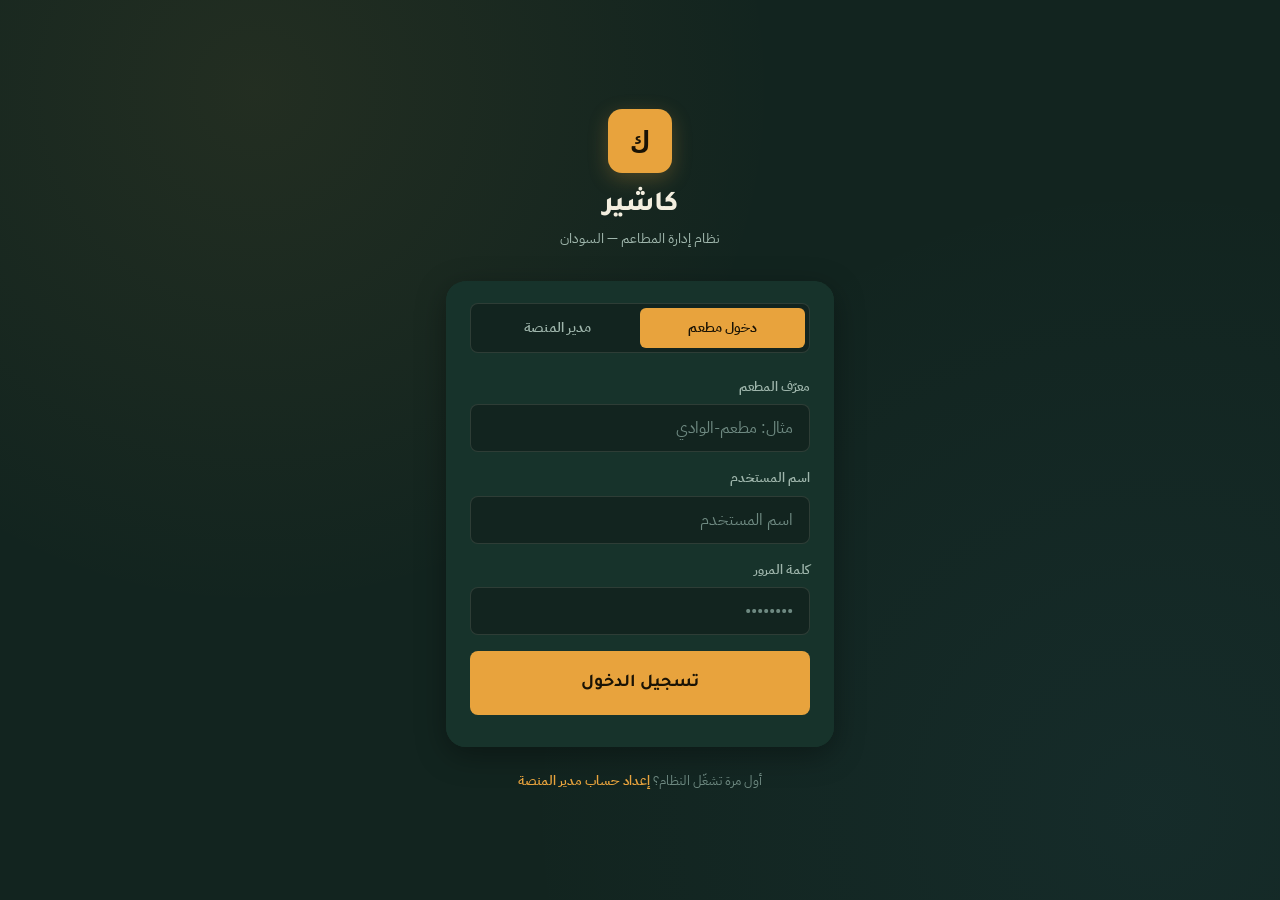
==== index.html @ 71a38661 "Create index.html" ====
<!DOCTYPE html>
<html lang="ar" dir="rtl">
<head>
    <meta charset="UTF-8">
    <meta name="viewport" content="width=device-width, initial-scale=1, maximum-scale=1, viewport-fit=cover">
    <meta name="theme-color" content="#12241F">
    <title>كاشير — تسجيل الدخول</title>
    <link rel="manifest" href="/manifest.json">
    <link rel="apple-touch-icon" href="/icons/icon-192.png">
    <meta name="apple-mobile-web-app-capable" content="yes">
    <meta name="apple-mobile-web-app-status-bar-style" content="black-translucent">

    <!-- ========================================================================
         ملف مكتفٍ ذاتيًا: CSS وJS مضمّنان هنا مباشرة لتسهيل النسخ من الهاتف.
         نفس هذا التنسيق (Design Tokens) موجود أيضًا في public/styles.css
         كملف منفصل مشترك سيُستخدم في cashier.html / dashboard.html / admin.html
         القادمة، حتى لا يتكرر تحميله يدويًا هناك أيضًا إن رغبت.
         ======================================================================== -->
    <style>
/* ============================================================================
   styles.css — كاشير (cashier)
   نظام تصميم مشترك لكل صفحات المشروع (index / cashier / dashboard / admin)
   RTL | عربي | Mobile-First | Touch-First
   ============================================================================ */

@import url('https://fonts.googleapis.com/css2?family=Tajawal:wght@500;700;800&family=IBM+Plex+Sans+Arabic:wght@400;500;600&family=IBM+Plex+Mono:wght@500;600&display=swap');

/* ----------------------------------------------------------------------------
   Design Tokens
   ---------------------------------------------------------------------------- */
:root {
    /* ألوان — مستوحاة من إيصال الطباعة الحرارية وليل النيل */
    --color-bg:            #12241F;   /* تيل داكن قريب من الأسود، لا أسود خالص */
    --color-bg-elevated:   #17332B;   /* سطح البطاقات */
    --color-bg-elevated-2: #1D3D33;   /* سطح أعلى (hover/active) */
    --color-border:        rgba(243, 238, 223, 0.12);
    --color-border-strong: rgba(243, 238, 223, 0.24);

    --color-text:          #F3EEDF;   /* لون ورق الإيصال الدافئ */
    --color-text-muted:    #9FB6AC;
    --color-text-faint:    #6E8981;

    --color-accent:        #E8A33D;   /* كركمي/زعفراني — بهارات سودانية */
    --color-accent-strong: #F4B942;
    --color-accent-text:   #1A1305;   /* نص فوق لون التمييز */

    --color-success:       #6FA287;
    --color-success-bg:    rgba(111, 162, 135, 0.14);
    --color-danger:        #E0644E;
    --color-danger-bg:     rgba(224, 100, 78, 0.14);
    --color-cash:          #6FA287;   /* لون ثابت لطريقة الدفع كاش */
    --color-bankk:         #4FA6D8;   /* لون ثابت لطريقة الدفع بنكك */

    /* الطباعة */
    --font-display: 'Tajawal', 'Segoe UI', sans-serif;
    --font-body:    'IBM Plex Sans Arabic', 'Segoe UI', sans-serif;
    --font-mono:    'IBM Plex Mono', ui-monospace, monospace;

    /* المسافات */
    --space-1: 4px;
    --space-2: 8px;
    --space-3: 12px;
    --space-4: 16px;
    --space-5: 24px;
    --space-6: 32px;
    --space-7: 48px;

    --radius-sm: 8px;
    --radius-md: 14px;
    --radius-lg: 20px;

    --shadow-card: 0 8px 30px rgba(0, 0, 0, 0.35);

    /* ارتفاعات لمس مريحة (Touch-First) */
    --tap-target-min: 48px;
    --tap-target-lg: 64px;
}

/* ----------------------------------------------------------------------------
   إعادة ضبط أساسية
   ---------------------------------------------------------------------------- */
* {
    box-sizing: border-box;
    margin: 0;
    padding: 0;
}

html {
    direction: rtl;
    -webkit-text-size-adjust: 100%;
}

body {
    font-family: var(--font-body);
    background: var(--color-bg);
    color: var(--color-text);
    min-height: 100vh;
    min-height: 100dvh;
    line-height: 1.5;
    -webkit-tap-highlight-color: transparent;
    overscroll-behavior-y: contain;
}

h1, h2, h3, h4 {
    font-family: var(--font-display);
    font-weight: 800;
    line-height: 1.25;
}

button {
    font-family: inherit;
    cursor: pointer;
    border: none;
    background: none;
    color: inherit;
}

input, select, textarea {
    font-family: inherit;
    font-size: inherit;
    color: inherit;
}

a {
    color: inherit;
    text-decoration: none;
}

::selection {
    background: var(--color-accent);
    color: var(--color-accent-text);
}

/* احترام تفضيل تقليل الحركة */
@media (prefers-reduced-motion: reduce) {
    *, *::before, *::after {
        animation-duration: 0.001ms !important;
        animation-iteration-count: 1 !important;
        transition-duration: 0.001ms !important;
    }
}

/* ----------------------------------------------------------------------------
   تنسيقات مشتركة عامة
   ---------------------------------------------------------------------------- */
.app-shell {
    min-height: 100vh;
    min-height: 100dvh;
    display: flex;
    flex-direction: column;
}

.container {
    width: 100%;
    max-width: 480px;
    margin: 0 auto;
    padding: 0 var(--space-4);
}

/* عنصر مميز: حافة مسننة تحاكي قصّ إيصال الطابعة الحرارية */
.receipt-edge {
    height: 14px;
    width: 100%;
    background:
        linear-gradient(135deg, var(--color-bg-elevated) 50%, transparent 50%) 0 0 / 16px 16px repeat-x,
        linear-gradient(-135deg, var(--color-bg-elevated) 50%, transparent 50%) 0 0 / 16px 16px repeat-x;
    background-position: 0 0, 8px 0;
}

.receipt-edge--top {
    transform: scaleY(-1);
}

/* خط متقطع يشبه نقاط الطباعة الحرارية */
.dot-divider {
    border: none;
    border-top: 2px dotted var(--color-border-strong);
    margin: var(--space-4) 0;
}

/* بطاقات */
.card {
    background: var(--color-bg-elevated);
    border-radius: var(--radius-lg);
    box-shadow: var(--shadow-card);
    overflow: hidden;
}

.card__body {
    padding: var(--space-6) var(--space-5);
}

/* حقول الإدخال */
.field {
    margin-bottom: var(--space-4);
}

.field__label {
    display: block;
    font-size: 13px;
    font-weight: 600;
    color: var(--color-text-muted);
    margin-bottom: var(--space-2);
}

.field__input {
    width: 100%;
    min-height: var(--tap-target-min);
    padding: 0 var(--space-4);
    background: var(--color-bg);
    border: 1.5px solid var(--color-border);
    border-radius: var(--radius-sm);
    color: var(--color-text);
    font-size: 16px; /* يمنع تكبير الصفحة تلقائيًا في iOS عند التركيز */
    transition: border-color 0.15s ease, background 0.15s ease;
}

.field__input::placeholder {
    color: var(--color-text-faint);
}

.field__input:focus {
    outline: none;
    border-color: var(--color-accent);
    background: var(--color-bg-elevated-2);
}

.field__input:focus-visible {
    outline: 2px solid var(--color-accent);
    outline-offset: 1px;
}

/* أزرار */
.btn {
    display: flex;
    align-items: center;
    justify-content: center;
    gap: var(--space-2);
    width: 100%;
    min-height: var(--tap-target-min);
    padding: 0 var(--space-5);
    border-radius: var(--radius-sm);
    font-family: var(--font-display);
    font-weight: 700;
    font-size: 16px;
    transition: transform 0.08s ease, filter 0.15s ease, opacity 0.15s ease;
    -webkit-user-select: none;
    user-select: none;
}

.btn:active {
    transform: scale(0.97);
}

.btn:focus-visible {
    outline: 2px solid var(--color-accent);
    outline-offset: 2px;
}

.btn--primary {
    background: var(--color-accent);
    color: var(--color-accent-text);
}

.btn--primary:hover {
    filter: brightness(1.06);
}

.btn--ghost {
    background: transparent;
    color: var(--color-text-muted);
    border: 1.5px solid var(--color-border);
}

.btn--ghost:hover {
    border-color: var(--color-border-strong);
    color: var(--color-text);
}

.btn--danger {
    background: var(--color-danger-bg);
    color: var(--color-danger);
}

.btn:disabled {
    opacity: 0.5;
    pointer-events: none;
}

.btn--lg {
    min-height: var(--tap-target-lg);
    font-size: 18px;
}

/* تبويبات (مثال: تسجيل دخول مطعم / مدير المنصة) */
.tabs {
    display: flex;
    background: var(--color-bg);
    border-radius: var(--radius-sm);
    padding: 4px;
    margin-bottom: var(--space-5);
    border: 1.5px solid var(--color-border);
}

.tabs__btn {
    flex: 1;
    min-height: 40px;
    border-radius: 6px;
    font-size: 14px;
    font-weight: 600;
    color: var(--color-text-muted);
    transition: background 0.15s ease, color 0.15s ease;
}

.tabs__btn.is-active {
    background: var(--color-accent);
    color: var(--color-accent-text);
}

/* رسائل الحالة (خطأ/نجاح) */
.alert {
    display: none;
    padding: var(--space-3) var(--space-4);
    border-radius: var(--radius-sm);
    font-size: 14px;
    font-weight: 500;
    margin-bottom: var(--space-4);
    animation: alert-in 0.2s ease;
}

.alert.is-visible {
    display: block;
}

.alert--danger {
    background: var(--color-danger-bg);
    color: var(--color-danger);
}

.alert--success {
    background: var(--color-success-bg);
    color: var(--color-success);
}

@keyframes alert-in {
    from { opacity: 0; transform: translateY(-4px); }
    to   { opacity: 1; transform: translateY(0); }
}

/* شارات الأرقام/المبالغ (نمط الإيصال) */
.mono {
    font-family: var(--font-mono);
    font-variant-numeric: tabular-nums;
}

/* مؤشر تحميل بسيط داخل الأزرار */
.spinner {
    width: 18px;
    height: 18px;
    border-radius: 50%;
    border: 2.5px solid currentColor;
    border-left-color: transparent;
    animation: spin 0.7s linear infinite;
    display: none;
}

.is-loading .spinner {
    display: inline-block;
}

.is-loading .btn__label {
    opacity: 0.7;
}

@keyframes spin {
    to { transform: rotate(360deg); }
}

/* ----------------------------------------------------------------------------
   صفحة تسجيل الدخول (index.html)
   ---------------------------------------------------------------------------- */
.login-page {
    flex: 1;
    display: flex;
    flex-direction: column;
    align-items: center;
    justify-content: center;
    padding: var(--space-5) 0;
    background:
        radial-gradient(circle at 20% 10%, rgba(232, 163, 61, 0.08), transparent 40%),
        radial-gradient(circle at 90% 90%, rgba(79, 166, 216, 0.06), transparent 45%),
        var(--color-bg);
}

.login-brand {
    text-align: center;
    margin-bottom: var(--space-6);
}

.login-brand__mark {
    display: inline-flex;
    align-items: center;
    justify-content: center;
    width: 64px;
    height: 64px;
    border-radius: var(--radius-md);
    background: var(--color-accent);
    color: var(--color-accent-text);
    font-family: var(--font-mono);
    font-weight: 700;
    font-size: 28px;
    margin-bottom: var(--space-4);
    box-shadow: 0 6px 20px rgba(232, 163, 61, 0.25);
}

.login-brand__title {
    font-size: 28px;
    letter-spacing: -0.02em;
}

.login-brand__subtitle {
    font-size: 14px;
    color: var(--color-text-muted);
    margin-top: var(--space-1);
}

.login-card {
    width: 100%;
}

.login-card__printhead {
    background: var(--color-bg-elevated);
    padding-top: var(--space-2);
}

.login-footer-link {
    text-align: center;
    margin-top: var(--space-5);
    font-size: 13px;
    color: var(--color-text-faint);
}

.login-footer-link button {
    color: var(--color-accent);
    font-weight: 600;
}

/* ----------------------------------------------------------------------------
   استجابة للشاشات الأكبر (اختياري بسيط — التصميم أساسًا Mobile-First)
   ---------------------------------------------------------------------------- */
@media (min-width: 640px) {
    .container {
        max-width: 420px;
    }
}
    </style>
</head>
<body>
    <div class="app-shell">
        <main class="login-page">
            <div class="container">

                <!-- العلامة -->
                <div class="login-brand">
                    <div class="login-brand__mark" aria-hidden="true">ك</div>
                    <h1 class="login-brand__title">كاشير</h1>
                    <p class="login-brand__subtitle">نظام إدارة المطاعم — السودان</p>
                </div>

                <!-- بطاقة الدخول -->
                <div class="card login-card">
                    <!-- العنصر المميز: حافة مسننة تحاكي قصّ إيصال الطابعة -->
                    <div class="receipt-edge receipt-edge--top" aria-hidden="true"></div>

                    <div class="card__body login-card__printhead">

                        <!-- تبويب: دخول مطعم / دخول مدير المنصة -->
                        <div class="tabs" role="tablist" aria-label="نوع الدخول">
                            <button type="button" class="tabs__btn is-active" id="tab-restaurant" role="tab" aria-selected="true">
                                دخول مطعم
                            </button>
                            <button type="button" class="tabs__btn" id="tab-super-admin" role="tab" aria-selected="false">
                                مدير المنصة
                            </button>
                        </div>

                        <div id="alert-box" class="alert" role="alert"></div>

                        <form id="login-form" novalidate>
                            <div class="field" id="field-restaurant-slug">
                                <label class="field__label" for="restaurant-slug">معرّف المطعم</label>
                                <input
                                    class="field__input"
                                    type="text"
                                    id="restaurant-slug"
                                    name="restaurantSlug"
                                    placeholder="مثال: مطعم-الوادي"
                                    autocomplete="off"
                                    autocapitalize="off"
                                    spellcheck="false"
                                >
                            </div>

                            <div class="field">
                                <label class="field__label" for="username">اسم المستخدم</label>
                                <input
                                    class="field__input"
                                    type="text"
                                    id="username"
                                    name="username"
                                    placeholder="اسم المستخدم"
                                    autocomplete="username"
                                    autocapitalize="off"
                                    spellcheck="false"
                                    required
                                >
                            </div>

                            <div class="field">
                                <label class="field__label" for="password">كلمة المرور</label>
                                <input
                                    class="field__input"
                                    type="password"
                                    id="password"
                                    name="password"
                                    placeholder="••••••••"
                                    autocomplete="current-password"
                                    required
                                >
                            </div>

                            <button type="submit" class="btn btn--primary btn--lg" id="login-submit">
                                <span class="spinner" aria-hidden="true"></span>
                                <span class="btn__label">تسجيل الدخول</span>
                            </button>
                        </form>

                    </div>
                </div>

                <p class="login-footer-link">
                    أول مرة تشغّل النظام؟
                    <button type="button" id="open-setup">إعداد حساب مدير المنصة</button>
                </p>

            </div>
        </main>
    </div>

    <!-- ============================================================
         نافذة الإعداد الأول (Setup) — تظهر فقط عند الحاجة، ومخفية افتراضيًا
         ============================================================ -->
    <div class="app-shell" id="setup-overlay" style="display:none; position:fixed; inset:0; background:rgba(18,36,31,0.92); z-index:50; align-items:center; justify-content:center; padding: var(--space-4);">
        <div class="container">
            <div class="card">
                <div class="card__body">
                    <h2 style="font-size:20px; margin-bottom: var(--space-2);">إعداد أول حساب مدير</h2>
                    <p style="color:var(--color-text-muted); font-size:14px; margin-bottom: var(--space-5);">
                        يعمل هذا مرة واحدة فقط عند أول تشغيل للنظام.
                    </p>

                    <div id="setup-alert-box" class="alert" role="alert"></div>

                    <form id="setup-form" novalidate>
                        <div class="field">
                            <label class="field__label" for="setup-username">اسم المستخدم</label>
                            <input class="field__input" type="text" id="setup-username" required autocomplete="off" autocapitalize="off" spellcheck="false">
                        </div>
                        <div class="field">
                            <label class="field__label" for="setup-password">كلمة المرور (8 أحرف على الأقل)</label>
                            <input class="field__input" type="password" id="setup-password" required autocomplete="new-password">
                        </div>

                        <button type="submit" class="btn btn--primary btn--lg" id="setup-submit">
                            <span class="spinner" aria-hidden="true"></span>
                            <span class="btn__label">إنشاء الحساب</span>
                        </button>
                        <button type="button" class="btn btn--ghost" id="setup-cancel" style="margin-top: var(--space-3);">
                            إلغاء
                        </button>
                    </form>
                </div>
            </div>
        </div>
    </div>

    <!-- ========================================================================
         JS مضمّن هنا مباشرة (بدل استدعاء app.js خارجيًا) — نفس منطق أدوات
         apiRequest / redirectByRole وغيرها موجود أيضًا في public/app.js
         كملف مشترك منفصل جاهز للصفحات القادمة.
         ======================================================================== -->
    <script>
// ============================================================================
// app.js — كاشير (cashier)
// أدوات مشتركة تُستخدم عبر كل صفحات المشروع (index / cashier / dashboard / admin)
// Vanilla JS — بدون أي إطار عمل
// ============================================================================

/**
 * غلاف موحّد لطلبات API — يرسل الجلسة تلقائيًا عبر Cookie (credentials: 'include')
 * ويُرجع دائمًا { ok, status, data } بدل رمي استثناءات متفرقة، لتسهيل التعامل
 * الموحّد مع الأخطاء في كل الصفحات.
 */
async function apiRequest(path, options = {}) {
    const { method = "GET", body, headers = {}, isFormData = false } = options;

    const fetchOptions = {
        method,
        credentials: "include", // إرسال Cookie الجلسة (httpOnly) تلقائيًا
        headers: { ...headers },
    };

    if (body !== undefined) {
        if (isFormData) {
            fetchOptions.body = body; // FormData يضبط Content-Type تلقائيًا مع boundary
        } else {
            fetchOptions.headers["Content-Type"] = "application/json";
            fetchOptions.body = JSON.stringify(body);
        }
    }

    let response;
    try {
        response = await fetch(`/api${path}`, fetchOptions);
    } catch (networkErr) {
        // فشل شبكة (انقطاع اتصال) — يُترك للصفحة المستدعية قرار التعامل معه
        // (مثلًا: تفعيل وضع Offline لاحقًا في المرحلة 8)
        return { ok: false, status: 0, data: { error: "تعذّر الاتصال بالخادم", code: "NETWORK_ERROR" } };
    }

    let data = null;
    try {
        data = await response.json();
    } catch {
        data = null;
    }

    return { ok: response.ok, status: response.status, data };
}

/** توجيه المستخدم إلى الصفحة المناسبة حسب دوره بعد تسجيل الدخول */
function redirectByRole(role) {
    if (role === "SUPER_ADMIN") {
        window.location.href = "/admin.html";
    } else if (role === "RESTAURANT_ADMIN") {
        window.location.href = "/dashboard.html";
    } else if (role === "CASHIER") {
        window.location.href = "/cashier.html";
    } else {
        window.location.href = "/";
    }
}

/**
 * حارس صفحة: يتحقق من الدور المطلوب لعرض الصفحة الحالية عبر استدعاء خفيف
 * لأحد الـ Endpoints المحمية. إن فشل التحقق (غير مسجّل دخول أو دور غير مطابق)
 * يعيد التوجيه لصفحة الدخول. يُستخدم في بداية سكربت كل صفحة محمية
 * (cashier.js / dashboard.js / admin.js).
 */
async function guardPage(allowedCheckPath) {
    const result = await apiRequest(allowedCheckPath);
    if (result.status === 401) {
        window.location.href = "/";
        return false;
    }
    if (result.status === 403) {
        // مسجّل دخول لكن بدور لا يملك صلاحية هذه الصفحة تحديدًا
        window.location.href = "/";
        return false;
    }
    return true;
}

/** تنسيق مبلغ بالجنيه السوداني بفواصل الآلاف */
function formatSDG(amount) {
    const value = Number(amount) || 0;
    return value.toLocaleString("ar-SD", { maximumFractionDigits: 0 }) + " جنيه";
}

/** تنسيق وقت/تاريخ بتوقيت Africa/Khartoum لعرض بشري */
function formatKhartoumTime(isoString) {
    if (!isoString) return "—";
    try {
        return new Date(isoString).toLocaleString("ar-SD", {
            timeZone: "Africa/Khartoum",
            hour: "2-digit",
            minute: "2-digit",
            day: "2-digit",
            month: "2-digit",
        });
    } catch {
        return isoString;
    }
}

/** إظهار رسالة تنبيه (خطأ/نجاح) داخل عنصر alert موجود في الصفحة */
function showAlert(alertEl, message, type = "danger") {
    if (!alertEl) return;
    alertEl.textContent = message;
    alertEl.classList.remove("alert--danger", "alert--success");
    alertEl.classList.add(type === "success" ? "alert--success" : "alert--danger", "is-visible");
}

function hideAlert(alertEl) {
    if (!alertEl) return;
    alertEl.classList.remove("is-visible");
}

/** تفعيل/تعطيل حالة التحميل على زر (يعرض Spinner ويمنع الضغط المزدوج) */
function setButtonLoading(buttonEl, isLoading) {
    if (!buttonEl) return;
    buttonEl.classList.toggle("is-loading", isLoading);
    buttonEl.disabled = isLoading;
}

        (function () {
            const tabRestaurant   = document.getElementById("tab-restaurant");
            const tabSuperAdmin   = document.getElementById("tab-super-admin");
            const fieldSlug       = document.getElementById("field-restaurant-slug");
            const slugInput       = document.getElementById("restaurant-slug");

            const loginForm       = document.getElementById("login-form");
            const loginSubmit     = document.getElementById("login-submit");
            const alertBox        = document.getElementById("alert-box");

            const usernameInput   = document.getElementById("username");
            const passwordInput   = document.getElementById("password");

            const openSetupBtn    = document.getElementById("open-setup");
            const setupOverlay    = document.getElementById("setup-overlay");
            const setupForm       = document.getElementById("setup-form");
            const setupSubmit     = document.getElementById("setup-submit");
            const setupAlertBox   = document.getElementById("setup-alert-box");
            const setupCancelBtn  = document.getElementById("setup-cancel");

            let mode = "restaurant"; // أو "super-admin"

            // ---------------- تبديل التبويبات ----------------
            function setMode(newMode) {
                mode = newMode;
                const isRestaurant = mode === "restaurant";

                tabRestaurant.classList.toggle("is-active", isRestaurant);
                tabRestaurant.setAttribute("aria-selected", String(isRestaurant));
                tabSuperAdmin.classList.toggle("is-active", !isRestaurant);
                tabSuperAdmin.setAttribute("aria-selected", String(!isRestaurant));

                fieldSlug.style.display = isRestaurant ? "block" : "none";
                slugInput.required = isRestaurant;

                hideAlert(alertBox);
            }

            tabRestaurant.addEventListener("click", () => setMode("restaurant"));
            tabSuperAdmin.addEventListener("click", () => setMode("super-admin"));

            // ---------------- إرسال نموذج الدخول ----------------
            loginForm.addEventListener("submit", async function (e) {
                e.preventDefault();
                hideAlert(alertBox);

                const username = usernameInput.value.trim();
                const password = passwordInput.value;
                const restaurantSlug = mode === "restaurant" ? slugInput.value.trim() : undefined;

                if (!username || !password) {
                    showAlert(alertBox, "الرجاء إدخال اسم المستخدم وكلمة المرور");
                    return;
                }
                if (mode === "restaurant" && !restaurantSlug) {
                    showAlert(alertBox, "الرجاء إدخال معرّف المطعم");
                    return;
                }

                setButtonLoading(loginSubmit, true);

                const result = await apiRequest("/auth/login", {
                    method: "POST",
                    body: { username, password, restaurantSlug },
                });

                setButtonLoading(loginSubmit, false);

                if (!result.ok) {
                    const message = (result.data && result.data.error) || "تعذّر تسجيل الدخول";
                    showAlert(alertBox, message);
                    return;
                }

                // تخزين بيانات عرض بسيطة (اسم المستخدم/الدور) لاستخدامها في
                // رأس الصفحات التالية فقط — ليست بيانات جلسة حساسة، فالجلسة
                // الفعلية محفوظة في Cookie بخاصية HttpOnly ولا تُقرأ من هنا إطلاقًا.
                try {
                    sessionStorage.setItem("cashier_display_username", result.data.user.username);
                    sessionStorage.setItem("cashier_display_role", result.data.user.role);
                } catch (e) { /* يُتجاهل إن كان sessionStorage غير متاح */ }

                redirectByRole(result.data.user.role);
            });

            // ---------------- نافذة الإعداد الأول ----------------
            openSetupBtn.addEventListener("click", () => {
                setupOverlay.style.display = "flex";
            });
            setupCancelBtn.addEventListener("click", () => {
                setupOverlay.style.display = "none";
                hideAlert(setupAlertBox);
            });

            setupForm.addEventListener("submit", async function (e) {
                e.preventDefault();
                hideAlert(setupAlertBox);

                const username = document.getElementById("setup-username").value.trim();
                const password = document.getElementById("setup-password").value;

                if (!username || !password) {
                    showAlert(setupAlertBox, "جميع الحقول مطلوبة");
                    return;
                }
                if (password.length < 8) {
                    showAlert(setupAlertBox, "كلمة المرور يجب ألا تقل عن 8 أحرف");
                    return;
                }

                setButtonLoading(setupSubmit, true);

                const result = await apiRequest("/auth/setup", {
                    method: "POST",
                    body: { username, password },
                });

                setButtonLoading(setupSubmit, false);

                if (!result.ok) {
                    const message = (result.data && result.data.error) || "تعذّر إنشاء الحساب";
                    showAlert(setupAlertBox, message);
                    return;
                }

                showAlert(setupAlertBox, "تم إنشاء الحساب بنجاح، يمكنك تسجيل الدخول الآن", "success");
                setTimeout(() => {
                    setupOverlay.style.display = "none";
                    setMode("super-admin");
                    document.getElementById("username").value = username;
                    document.getElementById("password").focus();
                }, 1200);
            });
        })();
    </script>
</body>
</html>
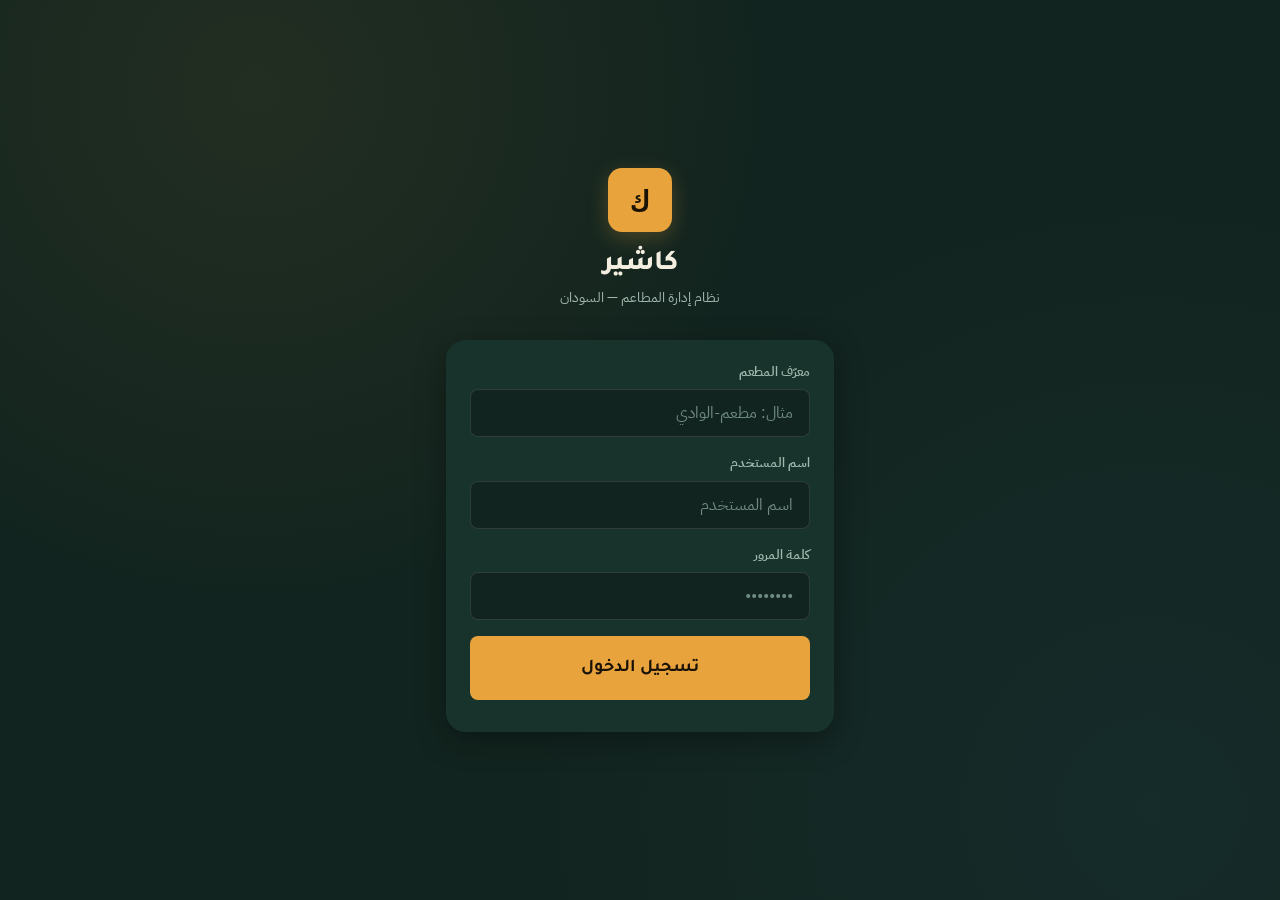
==== commit 0b87ec66: "Update index.html" ====
--- a/index.html
+++ b/index.html
@@ -9,451 +9,7 @@
     <link rel="apple-touch-icon" href="/icons/icon-192.png">
     <meta name="apple-mobile-web-app-capable" content="yes">
     <meta name="apple-mobile-web-app-status-bar-style" content="black-translucent">
-
-    <!-- ========================================================================
-         ملف مكتفٍ ذاتيًا: CSS وJS مضمّنان هنا مباشرة لتسهيل النسخ من الهاتف.
-         نفس هذا التنسيق (Design Tokens) موجود أيضًا في public/styles.css
-         كملف منفصل مشترك سيُستخدم في cashier.html / dashboard.html / admin.html
-         القادمة، حتى لا يتكرر تحميله يدويًا هناك أيضًا إن رغبت.
-         ======================================================================== -->
-    <style>
-/* ============================================================================
-   styles.css — كاشير (cashier)
-   نظام تصميم مشترك لكل صفحات المشروع (index / cashier / dashboard / admin)
-   RTL | عربي | Mobile-First | Touch-First
-   ============================================================================ */
-
-@import url('https://fonts.googleapis.com/css2?family=Tajawal:wght@500;700;800&family=IBM+Plex+Sans+Arabic:wght@400;500;600&family=IBM+Plex+Mono:wght@500;600&display=swap');
-
-/* ----------------------------------------------------------------------------
-   Design Tokens
-   ---------------------------------------------------------------------------- */
-:root {
-    /* ألوان — مستوحاة من إيصال الطباعة الحرارية وليل النيل */
-    --color-bg:            #12241F;   /* تيل داكن قريب من الأسود، لا أسود خالص */
-    --color-bg-elevated:   #17332B;   /* سطح البطاقات */
-    --color-bg-elevated-2: #1D3D33;   /* سطح أعلى (hover/active) */
-    --color-border:        rgba(243, 238, 223, 0.12);
-    --color-border-strong: rgba(243, 238, 223, 0.24);
-
-    --color-text:          #F3EEDF;   /* لون ورق الإيصال الدافئ */
-    --color-text-muted:    #9FB6AC;
-    --color-text-faint:    #6E8981;
-
-    --color-accent:        #E8A33D;   /* كركمي/زعفراني — بهارات سودانية */
-    --color-accent-strong: #F4B942;
-    --color-accent-text:   #1A1305;   /* نص فوق لون التمييز */
-
-    --color-success:       #6FA287;
-    --color-success-bg:    rgba(111, 162, 135, 0.14);
-    --color-danger:        #E0644E;
-    --color-danger-bg:     rgba(224, 100, 78, 0.14);
-    --color-cash:          #6FA287;   /* لون ثابت لطريقة الدفع كاش */
-    --color-bankk:         #4FA6D8;   /* لون ثابت لطريقة الدفع بنكك */
-
-    /* الطباعة */
-    --font-display: 'Tajawal', 'Segoe UI', sans-serif;
-    --font-body:    'IBM Plex Sans Arabic', 'Segoe UI', sans-serif;
-    --font-mono:    'IBM Plex Mono', ui-monospace, monospace;
-
-    /* المسافات */
-    --space-1: 4px;
-    --space-2: 8px;
-    --space-3: 12px;
-    --space-4: 16px;
-    --space-5: 24px;
-    --space-6: 32px;
-    --space-7: 48px;
-
-    --radius-sm: 8px;
-    --radius-md: 14px;
-    --radius-lg: 20px;
-
-    --shadow-card: 0 8px 30px rgba(0, 0, 0, 0.35);
-
-    /* ارتفاعات لمس مريحة (Touch-First) */
-    --tap-target-min: 48px;
-    --tap-target-lg: 64px;
-}
-
-/* ----------------------------------------------------------------------------
-   إعادة ضبط أساسية
-   ---------------------------------------------------------------------------- */
-* {
-    box-sizing: border-box;
-    margin: 0;
-    padding: 0;
-}
-
-html {
-    direction: rtl;
-    -webkit-text-size-adjust: 100%;
-}
-
-body {
-    font-family: var(--font-body);
-    background: var(--color-bg);
-    color: var(--color-text);
-    min-height: 100vh;
-    min-height: 100dvh;
-    line-height: 1.5;
-    -webkit-tap-highlight-color: transparent;
-    overscroll-behavior-y: contain;
-}
-
-h1, h2, h3, h4 {
-    font-family: var(--font-display);
-    font-weight: 800;
-    line-height: 1.25;
-}
-
-button {
-    font-family: inherit;
-    cursor: pointer;
-    border: none;
-    background: none;
-    color: inherit;
-}
-
-input, select, textarea {
-    font-family: inherit;
-    font-size: inherit;
-    color: inherit;
-}
-
-a {
-    color: inherit;
-    text-decoration: none;
-}
-
-::selection {
-    background: var(--color-accent);
-    color: var(--color-accent-text);
-}
-
-/* احترام تفضيل تقليل الحركة */
-@media (prefers-reduced-motion: reduce) {
-    *, *::before, *::after {
-        animation-duration: 0.001ms !important;
-        animation-iteration-count: 1 !important;
-        transition-duration: 0.001ms !important;
-    }
-}
-
-/* ----------------------------------------------------------------------------
-   تنسيقات مشتركة عامة
-   ---------------------------------------------------------------------------- */
-.app-shell {
-    min-height: 100vh;
-    min-height: 100dvh;
-    display: flex;
-    flex-direction: column;
-}
-
-.container {
-    width: 100%;
-    max-width: 480px;
-    margin: 0 auto;
-    padding: 0 var(--space-4);
-}
-
-/* عنصر مميز: حافة مسننة تحاكي قصّ إيصال الطابعة الحرارية */
-.receipt-edge {
-    height: 14px;
-    width: 100%;
-    background:
-        linear-gradient(135deg, var(--color-bg-elevated) 50%, transparent 50%) 0 0 / 16px 16px repeat-x,
-        linear-gradient(-135deg, var(--color-bg-elevated) 50%, transparent 50%) 0 0 / 16px 16px repeat-x;
-    background-position: 0 0, 8px 0;
-}
-
-.receipt-edge--top {
-    transform: scaleY(-1);
-}
-
-/* خط متقطع يشبه نقاط الطباعة الحرارية */
-.dot-divider {
-    border: none;
-    border-top: 2px dotted var(--color-border-strong);
-    margin: var(--space-4) 0;
-}
-
-/* بطاقات */
-.card {
-    background: var(--color-bg-elevated);
-    border-radius: var(--radius-lg);
-    box-shadow: var(--shadow-card);
-    overflow: hidden;
-}
-
-.card__body {
-    padding: var(--space-6) var(--space-5);
-}
-
-/* حقول الإدخال */
-.field {
-    margin-bottom: var(--space-4);
-}
-
-.field__label {
-    display: block;
-    font-size: 13px;
-    font-weight: 600;
-    color: var(--color-text-muted);
-    margin-bottom: var(--space-2);
-}
-
-.field__input {
-    width: 100%;
-    min-height: var(--tap-target-min);
-    padding: 0 var(--space-4);
-    background: var(--color-bg);
-    border: 1.5px solid var(--color-border);
-    border-radius: var(--radius-sm);
-    color: var(--color-text);
-    font-size: 16px; /* يمنع تكبير الصفحة تلقائيًا في iOS عند التركيز */
-    transition: border-color 0.15s ease, background 0.15s ease;
-}
-
-.field__input::placeholder {
-    color: var(--color-text-faint);
-}
-
-.field__input:focus {
-    outline: none;
-    border-color: var(--color-accent);
-    background: var(--color-bg-elevated-2);
-}
-
-.field__input:focus-visible {
-    outline: 2px solid var(--color-accent);
-    outline-offset: 1px;
-}
-
-/* أزرار */
-.btn {
-    display: flex;
-    align-items: center;
-    justify-content: center;
-    gap: var(--space-2);
-    width: 100%;
-    min-height: var(--tap-target-min);
-    padding: 0 var(--space-5);
-    border-radius: var(--radius-sm);
-    font-family: var(--font-display);
-    font-weight: 700;
-    font-size: 16px;
-    transition: transform 0.08s ease, filter 0.15s ease, opacity 0.15s ease;
-    -webkit-user-select: none;
-    user-select: none;
-}
-
-.btn:active {
-    transform: scale(0.97);
-}
-
-.btn:focus-visible {
-    outline: 2px solid var(--color-accent);
-    outline-offset: 2px;
-}
-
-.btn--primary {
-    background: var(--color-accent);
-    color: var(--color-accent-text);
-}
-
-.btn--primary:hover {
-    filter: brightness(1.06);
-}
-
-.btn--ghost {
-    background: transparent;
-    color: var(--color-text-muted);
-    border: 1.5px solid var(--color-border);
-}
-
-.btn--ghost:hover {
-    border-color: var(--color-border-strong);
-    color: var(--color-text);
-}
-
-.btn--danger {
-    background: var(--color-danger-bg);
-    color: var(--color-danger);
-}
-
-.btn:disabled {
-    opacity: 0.5;
-    pointer-events: none;
-}
-
-.btn--lg {
-    min-height: var(--tap-target-lg);
-    font-size: 18px;
-}
-
-/* تبويبات (مثال: تسجيل دخول مطعم / مدير المنصة) */
-.tabs {
-    display: flex;
-    background: var(--color-bg);
-    border-radius: var(--radius-sm);
-    padding: 4px;
-    margin-bottom: var(--space-5);
-    border: 1.5px solid var(--color-border);
-}
-
-.tabs__btn {
-    flex: 1;
-    min-height: 40px;
-    border-radius: 6px;
-    font-size: 14px;
-    font-weight: 600;
-    color: var(--color-text-muted);
-    transition: background 0.15s ease, color 0.15s ease;
-}
-
-.tabs__btn.is-active {
-    background: var(--color-accent);
-    color: var(--color-accent-text);
-}
-
-/* رسائل الحالة (خطأ/نجاح) */
-.alert {
-    display: none;
-    padding: var(--space-3) var(--space-4);
-    border-radius: var(--radius-sm);
-    font-size: 14px;
-    font-weight: 500;
-    margin-bottom: var(--space-4);
-    animation: alert-in 0.2s ease;
-}
-
-.alert.is-visible {
-    display: block;
-}
-
-.alert--danger {
-    background: var(--color-danger-bg);
-    color: var(--color-danger);
-}
-
-.alert--success {
-    background: var(--color-success-bg);
-    color: var(--color-success);
-}
-
-@keyframes alert-in {
-    from { opacity: 0; transform: translateY(-4px); }
-    to   { opacity: 1; transform: translateY(0); }
-}
-
-/* شارات الأرقام/المبالغ (نمط الإيصال) */
-.mono {
-    font-family: var(--font-mono);
-    font-variant-numeric: tabular-nums;
-}
-
-/* مؤشر تحميل بسيط داخل الأزرار */
-.spinner {
-    width: 18px;
-    height: 18px;
-    border-radius: 50%;
-    border: 2.5px solid currentColor;
-    border-left-color: transparent;
-    animation: spin 0.7s linear infinite;
-    display: none;
-}
-
-.is-loading .spinner {
-    display: inline-block;
-}
-
-.is-loading .btn__label {
-    opacity: 0.7;
-}
-
-@keyframes spin {
-    to { transform: rotate(360deg); }
-}
-
-/* ----------------------------------------------------------------------------
-   صفحة تسجيل الدخول (index.html)
-   ---------------------------------------------------------------------------- */
-.login-page {
-    flex: 1;
-    display: flex;
-    flex-direction: column;
-    align-items: center;
-    justify-content: center;
-    padding: var(--space-5) 0;
-    background:
-        radial-gradient(circle at 20% 10%, rgba(232, 163, 61, 0.08), transparent 40%),
-        radial-gradient(circle at 90% 90%, rgba(79, 166, 216, 0.06), transparent 45%),
-        var(--color-bg);
-}
-
-.login-brand {
-    text-align: center;
-    margin-bottom: var(--space-6);
-}
-
-.login-brand__mark {
-    display: inline-flex;
-    align-items: center;
-    justify-content: center;
-    width: 64px;
-    height: 64px;
-    border-radius: var(--radius-md);
-    background: var(--color-accent);
-    color: var(--color-accent-text);
-    font-family: var(--font-mono);
-    font-weight: 700;
-    font-size: 28px;
-    margin-bottom: var(--space-4);
-    box-shadow: 0 6px 20px rgba(232, 163, 61, 0.25);
-}
-
-.login-brand__title {
-    font-size: 28px;
-    letter-spacing: -0.02em;
-}
-
-.login-brand__subtitle {
-    font-size: 14px;
-    color: var(--color-text-muted);
-    margin-top: var(--space-1);
-}
-
-.login-card {
-    width: 100%;
-}
-
-.login-card__printhead {
-    background: var(--color-bg-elevated);
-    padding-top: var(--space-2);
-}
-
-.login-footer-link {
-    text-align: center;
-    margin-top: var(--space-5);
-    font-size: 13px;
-    color: var(--color-text-faint);
-}
-
-.login-footer-link button {
-    color: var(--color-accent);
-    font-weight: 600;
-}
-
-/* ----------------------------------------------------------------------------
-   استجابة للشاشات الأكبر (اختياري بسيط — التصميم أساسًا Mobile-First)
-   ---------------------------------------------------------------------------- */
-@media (min-width: 640px) {
-    .container {
-        max-width: 420px;
-    }
-}
-    </style>
+    <link rel="stylesheet" href="/styles.css">
 </head>
 <body>
     <div class="app-shell">
@@ -474,8 +30,11 @@
 
                     <div class="card__body login-card__printhead">
 
-                        <!-- تبويب: دخول مطعم / دخول مدير المنصة -->
-                        <div class="tabs" role="tablist" aria-label="نوع الدخول">
+                        <!-- تبويب: دخول مطعم / دخول مدير المنصة — مخفي افتراضيًا،
+                             يظهر فقط عند فتح الرابط مع ?admin (وصول خاص لمدير
+                             المنصة، غير معروض في واجهة التطبيق العادية المخصصة
+                             لأصحاب المطاعم والكاشيرية) -->
+                        <div class="tabs" role="tablist" aria-label="نوع الدخول" id="login-mode-tabs" style="display:none;">
                             <button type="button" class="tabs__btn is-active" id="tab-restaurant" role="tab" aria-selected="true">
                                 دخول مطعم
                             </button>
@@ -538,7 +97,7 @@
                     </div>
                 </div>
 
-                <p class="login-footer-link">
+                <p class="login-footer-link" id="admin-setup-link" style="display:none;">
                     أول مرة تشغّل النظام؟
                     <button type="button" id="open-setup">إعداد حساب مدير المنصة</button>
                 </p>
@@ -584,138 +143,12 @@
         </div>
     </div>
 
-    <!-- ========================================================================
-         JS مضمّن هنا مباشرة (بدل استدعاء app.js خارجيًا) — نفس منطق أدوات
-         apiRequest / redirectByRole وغيرها موجود أيضًا في public/app.js
-         كملف مشترك منفصل جاهز للصفحات القادمة.
-         ======================================================================== -->
+    <script src="/app.js"></script>
     <script>
-// ============================================================================
-// app.js — كاشير (cashier)
-// أدوات مشتركة تُستخدم عبر كل صفحات المشروع (index / cashier / dashboard / admin)
-// Vanilla JS — بدون أي إطار عمل
-// ============================================================================
-
-/**
- * غلاف موحّد لطلبات API — يرسل الجلسة تلقائيًا عبر Cookie (credentials: 'include')
- * ويُرجع دائمًا { ok, status, data } بدل رمي استثناءات متفرقة، لتسهيل التعامل
- * الموحّد مع الأخطاء في كل الصفحات.
- */
-async function apiRequest(path, options = {}) {
-    const { method = "GET", body, headers = {}, isFormData = false } = options;
-
-    const fetchOptions = {
-        method,
-        credentials: "include", // إرسال Cookie الجلسة (httpOnly) تلقائيًا
-        headers: { ...headers },
-    };
-
-    if (body !== undefined) {
-        if (isFormData) {
-            fetchOptions.body = body; // FormData يضبط Content-Type تلقائيًا مع boundary
-        } else {
-            fetchOptions.headers["Content-Type"] = "application/json";
-            fetchOptions.body = JSON.stringify(body);
-        }
-    }
-
-    let response;
-    try {
-        response = await fetch(`/api${path}`, fetchOptions);
-    } catch (networkErr) {
-        // فشل شبكة (انقطاع اتصال) — يُترك للصفحة المستدعية قرار التعامل معه
-        // (مثلًا: تفعيل وضع Offline لاحقًا في المرحلة 8)
-        return { ok: false, status: 0, data: { error: "تعذّر الاتصال بالخادم", code: "NETWORK_ERROR" } };
-    }
-
-    let data = null;
-    try {
-        data = await response.json();
-    } catch {
-        data = null;
-    }
-
-    return { ok: response.ok, status: response.status, data };
-}
-
-/** توجيه المستخدم إلى الصفحة المناسبة حسب دوره بعد تسجيل الدخول */
-function redirectByRole(role) {
-    if (role === "SUPER_ADMIN") {
-        window.location.href = "/admin.html";
-    } else if (role === "RESTAURANT_ADMIN") {
-        window.location.href = "/dashboard.html";
-    } else if (role === "CASHIER") {
-        window.location.href = "/cashier.html";
-    } else {
-        window.location.href = "/";
-    }
-}
-
-/**
- * حارس صفحة: يتحقق من الدور المطلوب لعرض الصفحة الحالية عبر استدعاء خفيف
- * لأحد الـ Endpoints المحمية. إن فشل التحقق (غير مسجّل دخول أو دور غير مطابق)
- * يعيد التوجيه لصفحة الدخول. يُستخدم في بداية سكربت كل صفحة محمية
- * (cashier.js / dashboard.js / admin.js).
- */
-async function guardPage(allowedCheckPath) {
-    const result = await apiRequest(allowedCheckPath);
-    if (result.status === 401) {
-        window.location.href = "/";
-        return false;
-    }
-    if (result.status === 403) {
-        // مسجّل دخول لكن بدور لا يملك صلاحية هذه الصفحة تحديدًا
-        window.location.href = "/";
-        return false;
-    }
-    return true;
-}
-
-/** تنسيق مبلغ بالجنيه السوداني بفواصل الآلاف */
-function formatSDG(amount) {
-    const value = Number(amount) || 0;
-    return value.toLocaleString("ar-SD", { maximumFractionDigits: 0 }) + " جنيه";
-}
-
-/** تنسيق وقت/تاريخ بتوقيت Africa/Khartoum لعرض بشري */
-function formatKhartoumTime(isoString) {
-    if (!isoString) return "—";
-    try {
-        return new Date(isoString).toLocaleString("ar-SD", {
-            timeZone: "Africa/Khartoum",
-            hour: "2-digit",
-            minute: "2-digit",
-            day: "2-digit",
-            month: "2-digit",
-        });
-    } catch {
-        return isoString;
-    }
-}
-
-/** إظهار رسالة تنبيه (خطأ/نجاح) داخل عنصر alert موجود في الصفحة */
-function showAlert(alertEl, message, type = "danger") {
-    if (!alertEl) return;
-    alertEl.textContent = message;
-    alertEl.classList.remove("alert--danger", "alert--success");
-    alertEl.classList.add(type === "success" ? "alert--success" : "alert--danger", "is-visible");
-}
-
-function hideAlert(alertEl) {
-    if (!alertEl) return;
-    alertEl.classList.remove("is-visible");
-}
-
-/** تفعيل/تعطيل حالة التحميل على زر (يعرض Spinner ويمنع الضغط المزدوج) */
-function setButtonLoading(buttonEl, isLoading) {
-    if (!buttonEl) return;
-    buttonEl.classList.toggle("is-loading", isLoading);
-    buttonEl.disabled = isLoading;
-}
-
         (function () {
             const tabRestaurant   = document.getElementById("tab-restaurant");
             const tabSuperAdmin   = document.getElementById("tab-super-admin");
+            const loginModeTabs   = document.getElementById("login-mode-tabs");
             const fieldSlug       = document.getElementById("field-restaurant-slug");
             const slugInput       = document.getElementById("restaurant-slug");
 
@@ -726,6 +159,7 @@
             const usernameInput   = document.getElementById("username");
             const passwordInput   = document.getElementById("password");
 
+            const adminSetupLink  = document.getElementById("admin-setup-link");
             const openSetupBtn    = document.getElementById("open-setup");
             const setupOverlay    = document.getElementById("setup-overlay");
             const setupForm       = document.getElementById("setup-form");
@@ -733,10 +167,23 @@
             const setupAlertBox   = document.getElementById("setup-alert-box");
             const setupCancelBtn  = document.getElementById("setup-cancel");
 
+            // وصول مدير المنصة مخفي تمامًا من الواجهة العادية للتطبيق (المخصصة
+            // لأصحاب المطاعم والكاشيرية فقط) — يظهر تبويبه ورابط الإعداد الأول
+            // فقط عند فتح الرابط صراحة مع ?admin (مثال: /?admin)، وليس أبدًا
+            // من الاستخدام العادي للتطبيق المثبَّت على الشاشة الرئيسية.
+            const isAdminAccess = new URLSearchParams(window.location.search).has("admin");
+            if (isAdminAccess) {
+                loginModeTabs.style.display = "flex";
+                adminSetupLink.style.display = "block";
+            }
+
             let mode = "restaurant"; // أو "super-admin"
 
             // ---------------- تبديل التبويبات ----------------
             function setMode(newMode) {
+                // لا يمكن التحول لوضع مدير المنصة إلا عبر وصول ?admin الخاص
+                if (newMode === "super-admin" && !isAdminAccess) return;
+
                 mode = newMode;
                 const isRestaurant = mode === "restaurant";
 
--- a/styles.css
+++ b/styles.css
@@ -0,0 +1,1193 @@
+/* ============================================================================
+   styles.css — كاشير (cashier)
+   نظام تصميم مشترك لكل صفحات المشروع (index / cashier / dashboard / admin)
+   RTL | عربي | Mobile-First | Touch-First
+   ============================================================================ */
+
+@import url('https://fonts.googleapis.com/css2?family=Tajawal:wght@500;700;800&family=IBM+Plex+Sans+Arabic:wght@400;500;600&family=IBM+Plex+Mono:wght@500;600&display=swap');
+
+/* ----------------------------------------------------------------------------
+   Design Tokens
+   ---------------------------------------------------------------------------- */
+:root {
+    /* ألوان — مستوحاة من إيصال الطباعة الحرارية وليل النيل */
+    --color-bg:            #12241F;   /* تيل داكن قريب من الأسود، لا أسود خالص */
+    --color-bg-elevated:   #17332B;   /* سطح البطاقات */
+    --color-bg-elevated-2: #1D3D33;   /* سطح أعلى (hover/active) */
+    --color-border:        rgba(243, 238, 223, 0.12);
+    --color-border-strong: rgba(243, 238, 223, 0.24);
+
+    --color-text:          #F3EEDF;   /* لون ورق الإيصال الدافئ */
+    --color-text-muted:    #9FB6AC;
+    --color-text-faint:    #6E8981;
+
+    --color-accent:        #E8A33D;   /* كركمي/زعفراني — بهارات سودانية */
+    --color-accent-strong: #F4B942;
+    --color-accent-text:   #1A1305;   /* نص فوق لون التمييز */
+
+    --color-success:       #6FA287;
+    --color-success-bg:    rgba(111, 162, 135, 0.14);
+    --color-danger:        #E0644E;
+    --color-danger-bg:     rgba(224, 100, 78, 0.14);
+    --color-cash:          #6FA287;   /* لون ثابت لطريقة الدفع كاش */
+    --color-bankk:         #4FA6D8;   /* لون ثابت لطريقة الدفع بنكك */
+
+    /* الطباعة */
+    --font-display: 'Tajawal', 'Segoe UI', sans-serif;
+    --font-body:    'IBM Plex Sans Arabic', 'Segoe UI', sans-serif;
+    --font-mono:    'IBM Plex Mono', ui-monospace, monospace;
+
+    /* المسافات */
+    --space-1: 4px;
+    --space-2: 8px;
+    --space-3: 12px;
+    --space-4: 16px;
+    --space-5: 24px;
+    --space-6: 32px;
+    --space-7: 48px;
+
+    --radius-sm: 8px;
+    --radius-md: 14px;
+    --radius-lg: 20px;
+
+    --shadow-card: 0 8px 30px rgba(0, 0, 0, 0.35);
+
+    /* ارتفاعات لمس مريحة (Touch-First) */
+    --tap-target-min: 48px;
+    --tap-target-lg: 64px;
+}
+
+/* ----------------------------------------------------------------------------
+   إعادة ضبط أساسية
+   ---------------------------------------------------------------------------- */
+* {
+    box-sizing: border-box;
+    margin: 0;
+    padding: 0;
+}
+
+html {
+    direction: rtl;
+    -webkit-text-size-adjust: 100%;
+}
+
+body {
+    font-family: var(--font-body);
+    background: var(--color-bg);
+    color: var(--color-text);
+    min-height: 100vh;
+    min-height: 100dvh;
+    line-height: 1.5;
+    -webkit-tap-highlight-color: transparent;
+    overscroll-behavior-y: contain;
+}
+
+h1, h2, h3, h4 {
+    font-family: var(--font-display);
+    font-weight: 800;
+    line-height: 1.25;
+}
+
+button {
+    font-family: inherit;
+    cursor: pointer;
+    border: none;
+    background: none;
+    color: inherit;
+}
+
+input, select, textarea {
+    font-family: inherit;
+    font-size: inherit;
+    color: inherit;
+}
+
+a {
+    color: inherit;
+    text-decoration: none;
+}
+
+::selection {
+    background: var(--color-accent);
+    color: var(--color-accent-text);
+}
+
+/* احترام تفضيل تقليل الحركة */
+@media (prefers-reduced-motion: reduce) {
+    *, *::before, *::after {
+        animation-duration: 0.001ms !important;
+        animation-iteration-count: 1 !important;
+        transition-duration: 0.001ms !important;
+    }
+}
+
+/* ----------------------------------------------------------------------------
+   تنسيقات مشتركة عامة
+   ---------------------------------------------------------------------------- */
+.app-shell {
+    min-height: 100vh;
+    min-height: 100dvh;
+    display: flex;
+    flex-direction: column;
+}
+
+.container {
+    width: 100%;
+    max-width: 480px;
+    margin: 0 auto;
+    padding: 0 var(--space-4);
+}
+
+/* عنصر مميز: حافة مسننة تحاكي قصّ إيصال الطابعة الحرارية */
+.receipt-edge {
+    height: 14px;
+    width: 100%;
+    background:
+        linear-gradient(135deg, var(--color-bg-elevated) 50%, transparent 50%) 0 0 / 16px 16px repeat-x,
+        linear-gradient(-135deg, var(--color-bg-elevated) 50%, transparent 50%) 0 0 / 16px 16px repeat-x;
+    background-position: 0 0, 8px 0;
+}
+
+.receipt-edge--top {
+    transform: scaleY(-1);
+}
+
+/* خط متقطع يشبه نقاط الطباعة الحرارية */
+.dot-divider {
+    border: none;
+    border-top: 2px dotted var(--color-border-strong);
+    margin: var(--space-4) 0;
+}
+
+/* بطاقات */
+.card {
+    background: var(--color-bg-elevated);
+    border-radius: var(--radius-lg);
+    box-shadow: var(--shadow-card);
+    overflow: hidden;
+}
+
+.card__body {
+    padding: var(--space-6) var(--space-5);
+}
+
+/* حقول الإدخال */
+.field {
+    margin-bottom: var(--space-4);
+}
+
+.field__label {
+    display: block;
+    font-size: 13px;
+    font-weight: 600;
+    color: var(--color-text-muted);
+    margin-bottom: var(--space-2);
+}
+
+.field__input {
+    width: 100%;
+    min-height: var(--tap-target-min);
+    padding: 0 var(--space-4);
+    background: var(--color-bg);
+    border: 1.5px solid var(--color-border);
+    border-radius: var(--radius-sm);
+    color: var(--color-text);
+    font-size: 16px; /* يمنع تكبير الصفحة تلقائيًا في iOS عند التركيز */
+    transition: border-color 0.15s ease, background 0.15s ease;
+}
+
+.field__input::placeholder {
+    color: var(--color-text-faint);
+}
+
+.field__input:focus {
+    outline: none;
+    border-color: var(--color-accent);
+    background: var(--color-bg-elevated-2);
+}
+
+.field__input:focus-visible {
+    outline: 2px solid var(--color-accent);
+    outline-offset: 1px;
+}
+
+/* أزرار */
+.btn {
+    display: flex;
+    align-items: center;
+    justify-content: center;
+    gap: var(--space-2);
+    width: 100%;
+    min-height: var(--tap-target-min);
+    padding: 0 var(--space-5);
+    border-radius: var(--radius-sm);
+    font-family: var(--font-display);
+    font-weight: 700;
+    font-size: 16px;
+    transition: transform 0.08s ease, filter 0.15s ease, opacity 0.15s ease;
+    -webkit-user-select: none;
+    user-select: none;
+}
+
+.btn:active {
+    transform: scale(0.97);
+}
+
+.btn:focus-visible {
+    outline: 2px solid var(--color-accent);
+    outline-offset: 2px;
+}
+
+.btn--primary {
+    background: var(--color-accent);
+    color: var(--color-accent-text);
+}
+
+.btn--primary:hover {
+    filter: brightness(1.06);
+}
+
+.btn--ghost {
+    background: transparent;
+    color: var(--color-text-muted);
+    border: 1.5px solid var(--color-border);
+}
+
+.btn--ghost:hover {
+    border-color: var(--color-border-strong);
+    color: var(--color-text);
+}
+
+.btn--danger {
+    background: var(--color-danger-bg);
+    color: var(--color-danger);
+}
+
+.btn:disabled {
+    opacity: 0.5;
+    pointer-events: none;
+}
+
+.btn--lg {
+    min-height: var(--tap-target-lg);
+    font-size: 18px;
+}
+
+/* تبويبات (مثال: تسجيل دخول مطعم / مدير المنصة) */
+.tabs {
+    display: flex;
+    background: var(--color-bg);
+    border-radius: var(--radius-sm);
+    padding: 4px;
+    margin-bottom: var(--space-5);
+    border: 1.5px solid var(--color-border);
+}
+
+.tabs__btn {
+    flex: 1;
+    min-height: 40px;
+    border-radius: 6px;
+    font-size: 14px;
+    font-weight: 600;
+    color: var(--color-text-muted);
+    transition: background 0.15s ease, color 0.15s ease;
+}
+
+.tabs__btn.is-active {
+    background: var(--color-accent);
+    color: var(--color-accent-text);
+}
+
+/* رسائل الحالة (خطأ/نجاح) */
+.alert {
+    display: none;
+    padding: var(--space-3) var(--space-4);
+    border-radius: var(--radius-sm);
+    font-size: 14px;
+    font-weight: 500;
+    margin-bottom: var(--space-4);
+    animation: alert-in 0.2s ease;
+}
+
+.alert.is-visible {
+    display: block;
+}
+
+.alert--danger {
+    background: var(--color-danger-bg);
+    color: var(--color-danger);
+}
+
+.alert--success {
+    background: var(--color-success-bg);
+    color: var(--color-success);
+}
+
+@keyframes alert-in {
+    from { opacity: 0; transform: translateY(-4px); }
+    to   { opacity: 1; transform: translateY(0); }
+}
+
+/* شارات الأرقام/المبالغ (نمط الإيصال) */
+.mono {
+    font-family: var(--font-mono);
+    font-variant-numeric: tabular-nums;
+}
+
+/* مؤشر تحميل بسيط داخل الأزرار */
+.spinner {
+    width: 18px;
+    height: 18px;
+    border-radius: 50%;
+    border: 2.5px solid currentColor;
+    border-left-color: transparent;
+    animation: spin 0.7s linear infinite;
+    display: none;
+}
+
+.is-loading .spinner {
+    display: inline-block;
+}
+
+.is-loading .btn__label {
+    opacity: 0.7;
+}
+
+@keyframes spin {
+    to { transform: rotate(360deg); }
+}
+
+/* ----------------------------------------------------------------------------
+   صفحة تسجيل الدخول (index.html)
+   ---------------------------------------------------------------------------- */
+.login-page {
+    flex: 1;
+    display: flex;
+    flex-direction: column;
+    align-items: center;
+    justify-content: center;
+    padding: var(--space-5) 0;
+    background:
+        radial-gradient(circle at 20% 10%, rgba(232, 163, 61, 0.08), transparent 40%),
+        radial-gradient(circle at 90% 90%, rgba(79, 166, 216, 0.06), transparent 45%),
+        var(--color-bg);
+}
+
+.login-brand {
+    text-align: center;
+    margin-bottom: var(--space-6);
+}
+
+.login-brand__mark {
+    display: inline-flex;
+    align-items: center;
+    justify-content: center;
+    width: 64px;
+    height: 64px;
+    border-radius: var(--radius-md);
+    background: var(--color-accent);
+    color: var(--color-accent-text);
+    font-family: var(--font-mono);
+    font-weight: 700;
+    font-size: 28px;
+    margin-bottom: var(--space-4);
+    box-shadow: 0 6px 20px rgba(232, 163, 61, 0.25);
+}
+
+.login-brand__title {
+    font-size: 28px;
+    letter-spacing: -0.02em;
+}
+
+.login-brand__subtitle {
+    font-size: 14px;
+    color: var(--color-text-muted);
+    margin-top: var(--space-1);
+}
+
+.login-card {
+    width: 100%;
+}
+
+.login-card__printhead {
+    background: var(--color-bg-elevated);
+    padding-top: var(--space-2);
+}
+
+.login-footer-link {
+    text-align: center;
+    margin-top: var(--space-5);
+    font-size: 13px;
+    color: var(--color-text-faint);
+}
+
+.login-footer-link button {
+    color: var(--color-accent);
+    font-weight: 600;
+}
+
+/* ----------------------------------------------------------------------------
+   شاشة الكاشير (cashier.html)
+   ---------------------------------------------------------------------------- */
+
+.shift-bar__live-summary {
+    display: flex;
+    align-items: center;
+    gap: 10px;
+    font-size: 12px;
+    color: var(--color-text-muted);
+    margin-top: 3px;
+}
+
+.shift-bar__live-summary .mono {
+    color: var(--color-accent);
+    font-weight: 600;
+}
+
+.close-preview-box {
+    background: var(--color-bg);
+    border: 1.5px solid var(--color-border);
+    border-radius: var(--radius-md);
+    padding: var(--space-4);
+}
+
+/* نافذة تأكيد عامة (بدل confirm() الافتراضي للمتصفح) — تُستخدم لأي إجراء
+   تدميري (حذف صنف، إلخ) بنفس هوية النظام بدل التنبيه الرمادي الافتراضي */
+.confirm-dialog {
+    max-width: 380px;
+}
+
+.confirm-dialog__icon {
+    font-size: 40px;
+    margin: var(--space-2) 0 var(--space-3);
+}
+
+.confirm-dialog__message {
+    font-size: 14px;
+    color: var(--color-text-muted);
+    margin-bottom: var(--space-5);
+    line-height: 1.6;
+}
+
+/* شريط علوي ثابت: اسم المطعم + حالة الوردية + زر فتح/إغلاق */
+.shift-bar {
+    position: sticky;
+    top: 0;
+    z-index: 20;
+    display: flex;
+    align-items: center;
+    justify-content: space-between;
+    gap: var(--space-3);
+    padding: var(--space-3) var(--space-4);
+    background: var(--color-bg-elevated);
+    border-bottom: 1px solid var(--color-border);
+    padding-top: max(var(--space-3), env(safe-area-inset-top));
+}
+
+.shift-bar__info {
+    display: flex;
+    align-items: center;
+    gap: var(--space-3);
+    min-width: 0;
+}
+
+.shift-bar__name {
+    font-family: var(--font-display);
+    font-weight: 700;
+    font-size: 15px;
+    white-space: nowrap;
+    overflow: hidden;
+    text-overflow: ellipsis;
+}
+
+.shift-status {
+    display: inline-flex;
+    align-items: center;
+    gap: 6px;
+    font-size: 12px;
+    font-weight: 600;
+    padding: 4px 10px;
+    border-radius: 999px;
+    white-space: nowrap;
+}
+
+.shift-status--open {
+    background: var(--color-success-bg);
+    color: var(--color-success);
+}
+
+.shift-status--closed {
+    background: var(--color-danger-bg);
+    color: var(--color-danger);
+}
+
+.shift-status__dot {
+    width: 7px;
+    height: 7px;
+    border-radius: 50%;
+    background: currentColor;
+}
+
+.shift-bar__action {
+    flex-shrink: 0;
+    min-height: 40px;
+    padding: 0 var(--space-4);
+    border-radius: var(--radius-sm);
+    font-size: 13px;
+    font-weight: 700;
+    font-family: var(--font-display);
+}
+
+.shift-bar__action--open {
+    background: var(--color-accent);
+    color: var(--color-accent-text);
+}
+
+.shift-bar__action--close {
+    background: transparent;
+    border: 1.5px solid var(--color-border-strong);
+    color: var(--color-text-muted);
+}
+
+/* منطقة المحتوى الرئيسية لشاشة الكاشير */
+.cashier-main {
+    flex: 1;
+    display: flex;
+    flex-direction: column;
+    padding-bottom: 96px; /* مساحة لشريط السلة السفلي الثابت */
+}
+
+/* رقائق التصنيفات القابلة للتمرير أفقيًا */
+.category-scroll {
+    display: flex;
+    gap: var(--space-2);
+    overflow-x: auto;
+    padding: var(--space-3) var(--space-4);
+    -webkit-overflow-scrolling: touch;
+    scrollbar-width: none;
+}
+
+.category-scroll::-webkit-scrollbar {
+    display: none;
+}
+
+.category-chip {
+    flex-shrink: 0;
+    min-height: 40px;
+    padding: 0 var(--space-4);
+    border-radius: 999px;
+    font-size: 14px;
+    font-weight: 600;
+    background: var(--color-bg-elevated);
+    border: 1.5px solid var(--color-border);
+    color: var(--color-text-muted);
+    white-space: nowrap;
+    transition: background 0.15s ease, color 0.15s ease, border-color 0.15s ease;
+}
+
+.category-chip.is-active {
+    background: var(--color-accent);
+    border-color: var(--color-accent);
+    color: var(--color-accent-text);
+}
+
+/* شبكة أصناف المنيو */
+.menu-grid {
+    display: grid;
+    grid-template-columns: repeat(2, 1fr);
+    gap: var(--space-3);
+    padding: 0 var(--space-4) var(--space-4);
+}
+
+@media (min-width: 480px) {
+    .menu-grid {
+        grid-template-columns: repeat(3, 1fr);
+    }
+}
+
+.menu-item {
+    position: relative;
+    display: flex;
+    flex-direction: column;
+    justify-content: space-between;
+    min-height: 92px;
+    padding: var(--space-3);
+    background: var(--color-bg-elevated);
+    border: 1.5px solid var(--color-border);
+    border-radius: var(--radius-md);
+    text-align: right;
+    transition: transform 0.08s ease, border-color 0.15s ease, background 0.15s ease;
+}
+
+.menu-item:active {
+    transform: scale(0.96);
+    background: var(--color-bg-elevated-2);
+}
+
+.menu-item__name {
+    font-weight: 600;
+    font-size: 14px;
+    line-height: 1.35;
+}
+
+.menu-item__price {
+    font-family: var(--font-mono);
+    font-size: 14px;
+    color: var(--color-accent);
+    font-weight: 600;
+    margin-top: var(--space-2);
+}
+
+.menu-item__qty-badge {
+    position: absolute;
+    top: -8px;
+    left: -8px;
+    min-width: 24px;
+    height: 24px;
+    padding: 0 6px;
+    border-radius: 999px;
+    background: var(--color-accent);
+    color: var(--color-accent-text);
+    font-family: var(--font-mono);
+    font-weight: 700;
+    font-size: 13px;
+    display: none;
+    align-items: center;
+    justify-content: center;
+}
+
+.menu-item.has-qty .menu-item__qty-badge {
+    display: flex;
+}
+
+.menu-item--unavailable {
+    opacity: 0.4;
+    pointer-events: none;
+}
+
+.empty-state {
+    text-align: center;
+    padding: var(--space-7) var(--space-4);
+    color: var(--color-text-faint);
+    font-size: 14px;
+}
+
+/* شريط السلة السفلي الثابت */
+.cart-bar {
+    position: fixed;
+    bottom: 0;
+    left: 0;
+    right: 0;
+    z-index: 30;
+    padding: var(--space-3) var(--space-4);
+    padding-bottom: max(var(--space-3), env(safe-area-inset-bottom));
+    background: var(--color-bg-elevated);
+    border-top: 1px solid var(--color-border);
+    display: none;
+    align-items: center;
+    justify-content: space-between;
+    gap: var(--space-3);
+    box-shadow: 0 -8px 24px rgba(0,0,0,0.3);
+}
+
+.cart-bar.is-visible {
+    display: flex;
+}
+
+.cart-bar__summary {
+    display: flex;
+    flex-direction: column;
+    gap: 2px;
+}
+
+.cart-bar__count {
+    font-size: 12px;
+    color: var(--color-text-muted);
+}
+
+.cart-bar__total {
+    font-family: var(--font-mono);
+    font-size: 18px;
+    font-weight: 700;
+    color: var(--color-accent);
+}
+
+.cart-bar__btn {
+    min-height: 48px;
+    padding: 0 var(--space-6);
+    border-radius: var(--radius-sm);
+    background: var(--color-accent);
+    color: var(--color-accent-text);
+    font-family: var(--font-display);
+    font-weight: 700;
+    font-size: 15px;
+}
+
+/* أوراق سفلية منزلقة (Bottom Sheets): السلة / الدفع / فتح-إغلاق الوردية */
+.sheet-overlay {
+    position: fixed;
+    inset: 0;
+    z-index: 40;
+    background: rgba(10, 20, 17, 0.7);
+    display: none;
+    align-items: flex-end;
+    justify-content: center;
+}
+
+.sheet-overlay.is-visible {
+    display: flex;
+}
+
+.sheet {
+    width: 100%;
+    max-width: 480px;
+    max-height: 88vh;
+    overflow-y: auto;
+    background: var(--color-bg-elevated);
+    border-radius: 22px 22px 0 0;
+    padding: var(--space-2) var(--space-5) var(--space-6);
+    padding-bottom: max(var(--space-6), env(safe-area-inset-bottom));
+}
+
+.sheet__handle {
+    width: 40px;
+    height: 4px;
+    border-radius: 2px;
+    background: var(--color-border-strong);
+    margin: var(--space-3) auto var(--space-4);
+}
+
+.sheet__title {
+    font-size: 18px;
+    margin-bottom: var(--space-4);
+}
+
+/* صفوف عناصر السلة */
+.cart-row {
+    display: flex;
+    align-items: center;
+    justify-content: space-between;
+    gap: var(--space-3);
+    padding: var(--space-3) 0;
+    border-bottom: 1px solid var(--color-border);
+}
+
+.cart-row__info {
+    flex: 1;
+    min-width: 0;
+}
+
+.cart-row__name {
+    font-weight: 600;
+    font-size: 14px;
+}
+
+.cart-row__notes {
+    font-size: 12px;
+    color: var(--color-text-faint);
+    margin-top: 2px;
+}
+
+.cart-row__unit-price {
+    font-family: var(--font-mono);
+    font-size: 12px;
+    color: var(--color-text-muted);
+    margin-top: 2px;
+}
+
+.qty-stepper {
+    display: flex;
+    align-items: center;
+    gap: var(--space-2);
+    flex-shrink: 0;
+}
+
+.qty-stepper__btn {
+    width: 32px;
+    height: 32px;
+    border-radius: 8px;
+    background: var(--color-bg);
+    border: 1.5px solid var(--color-border);
+    font-size: 18px;
+    font-weight: 700;
+    display: flex;
+    align-items: center;
+    justify-content: center;
+}
+
+.qty-stepper__value {
+    min-width: 22px;
+    text-align: center;
+    font-family: var(--font-mono);
+    font-weight: 600;
+}
+
+.cart-row__subtotal {
+    font-family: var(--font-mono);
+    font-weight: 600;
+    font-size: 14px;
+    min-width: 70px;
+    text-align: left;
+}
+
+.cart-total-row {
+    display: flex;
+    align-items: center;
+    justify-content: space-between;
+    padding: var(--space-4) 0 var(--space-2);
+    font-family: var(--font-display);
+    font-size: 17px;
+    font-weight: 700;
+}
+
+.cart-total-row__amount {
+    font-family: var(--font-mono);
+    color: var(--color-accent);
+}
+
+/* أزرار طريقة الدفع */
+.payment-methods {
+    display: grid;
+    grid-template-columns: 1fr 1fr;
+    gap: var(--space-3);
+    margin: var(--space-4) 0;
+}
+
+.payment-method-btn {
+    display: flex;
+    flex-direction: column;
+    align-items: center;
+    justify-content: center;
+    gap: var(--space-2);
+    min-height: 84px;
+    border-radius: var(--radius-md);
+    border: 2px solid var(--color-border);
+    background: var(--color-bg);
+    font-family: var(--font-display);
+    font-weight: 700;
+    font-size: 15px;
+    color: var(--color-text-muted);
+}
+
+.payment-method-btn__icon {
+    font-size: 26px;
+}
+
+.payment-method-btn.is-selected[data-method="CASH"] {
+    border-color: var(--color-cash);
+    color: var(--color-cash);
+    background: rgba(111, 162, 135, 0.1);
+}
+
+.payment-method-btn.is-selected[data-method="BANKK"] {
+    border-color: var(--color-bankk);
+    color: var(--color-bankk);
+    background: rgba(79, 166, 216, 0.1);
+}
+
+/* حقل تفاصيل بنكك */
+.bankk-details {
+    display: none;
+}
+
+.bankk-details.is-visible {
+    display: block;
+}
+
+.photo-capture-btn {
+    display: flex;
+    align-items: center;
+    justify-content: center;
+    gap: var(--space-2);
+    min-height: var(--tap-target-min);
+    border-radius: var(--radius-sm);
+    border: 1.5px dashed var(--color-border-strong);
+    color: var(--color-text-muted);
+    font-size: 14px;
+    font-weight: 600;
+    width: 100%;
+}
+
+.photo-capture-btn.has-photo {
+    border-style: solid;
+    border-color: var(--color-success);
+    color: var(--color-success);
+}
+
+.photo-preview {
+    width: 100%;
+    max-height: 160px;
+    object-fit: contain;
+    border-radius: var(--radius-sm);
+    margin-top: var(--space-3);
+    display: none;
+}
+
+.photo-preview.is-visible {
+    display: block;
+}
+
+/* شبكة الأرقام لفتح/إغلاق الوردية */
+.amount-display {
+    text-align: center;
+    padding: var(--space-5) 0;
+}
+
+.amount-display__value {
+    font-family: var(--font-mono);
+    font-size: 36px;
+    font-weight: 700;
+    color: var(--color-accent);
+}
+
+.amount-display__label {
+    font-size: 13px;
+    color: var(--color-text-muted);
+    margin-top: var(--space-1);
+}
+
+/* ملخص إغلاق الوردية */
+.close-summary-row {
+    display: flex;
+    justify-content: space-between;
+    padding: var(--space-2) 0;
+    font-size: 14px;
+    color: var(--color-text-muted);
+}
+
+.close-summary-row__value {
+    font-family: var(--font-mono);
+    color: var(--color-text);
+    font-weight: 600;
+}
+
+.close-summary-row--diff.is-negative .close-summary-row__value {
+    color: var(--color-danger);
+}
+
+.close-summary-row--diff.is-positive .close-summary-row__value {
+    color: var(--color-success);
+}
+
+/* ----------------------------------------------------------------------------
+   إيصال الطباعة (Print) — يظهر فقط عند الطباعة، مخفي في الاستخدام العادي
+   ---------------------------------------------------------------------------- */
+.print-receipt {
+    display: none;
+}
+
+@media print {
+    body * {
+        visibility: hidden;
+    }
+    .print-receipt, .print-receipt * {
+        visibility: visible;
+    }
+    .print-receipt {
+        display: block;
+        position: absolute;
+        top: 0;
+        right: 0;
+        width: 80mm;
+        padding: 4mm;
+        font-family: var(--font-mono);
+        color: #000;
+        background: #fff;
+    }
+    .print-receipt__center {
+        text-align: center;
+    }
+    .print-receipt hr {
+        border: none;
+        border-top: 1px dashed #000;
+        margin: 3mm 0;
+    }
+    .print-receipt table {
+        width: 100%;
+        border-collapse: collapse;
+        font-size: 11px;
+    }
+    .print-receipt td {
+        padding: 1mm 0;
+    }
+}
+
+/* ----------------------------------------------------------------------------
+   لوحة صاحب المطعم (dashboard.html)
+   ---------------------------------------------------------------------------- */
+.dash-section {
+    padding-top: var(--space-4);
+}
+
+/* شبكة بطاقات الإحصائيات */
+.stats-grid {
+    display: grid;
+    grid-template-columns: 1fr 1fr;
+    gap: var(--space-3);
+}
+
+.stat-card {
+    background: var(--color-bg-elevated);
+    border: 1.5px solid var(--color-border);
+    border-radius: var(--radius-md);
+    padding: var(--space-4);
+    display: flex;
+    flex-direction: column;
+    gap: var(--space-2);
+}
+
+.stat-card__label {
+    font-size: 13px;
+    color: var(--color-text-muted);
+    font-weight: 600;
+}
+
+.stat-card__value {
+    font-size: 22px;
+    font-weight: 700;
+    color: var(--color-text);
+}
+
+.stat-card--cash .stat-card__value {
+    color: var(--color-cash);
+}
+
+.stat-card--bankk .stat-card__value {
+    color: var(--color-bankk);
+}
+
+/* صفوف قوائم الإدارة (منيو / ورديات / بنكك) — نمط بطاقة أفقية */
+.admin-row {
+    display: flex;
+    align-items: center;
+    justify-content: space-between;
+    gap: var(--space-3);
+    padding: var(--space-3) var(--space-4);
+    background: var(--color-bg-elevated);
+    border: 1.5px solid var(--color-border);
+    border-radius: var(--radius-md);
+    margin-bottom: var(--space-3);
+}
+
+.admin-row__main {
+    flex: 1;
+    min-width: 0;
+}
+
+.admin-row__title {
+    font-weight: 600;
+    font-size: 14px;
+}
+
+.admin-row__subtitle {
+    font-size: 12px;
+    color: var(--color-text-muted);
+    margin-top: 2px;
+}
+
+.admin-row__meta {
+    font-family: var(--font-mono);
+    font-size: 13px;
+    color: var(--color-text-muted);
+    text-align: left;
+}
+
+.admin-row__actions {
+    display: flex;
+    gap: var(--space-2);
+    flex-shrink: 0;
+}
+
+.admin-row__icon-btn {
+    width: 36px;
+    height: 36px;
+    border-radius: 8px;
+    background: var(--color-bg);
+    border: 1.5px solid var(--color-border);
+    display: flex;
+    align-items: center;
+    justify-content: center;
+    font-size: 15px;
+}
+
+/* زر أيقونة مع تسمية نصية توضيحية أسفله (تعديل/حالة الصنف/حذف) */
+.icon-btn-labeled {
+    display: flex;
+    flex-direction: column;
+    align-items: center;
+    gap: 3px;
+}
+
+.icon-btn-labeled__text {
+    font-size: 10px;
+    font-weight: 600;
+    color: var(--color-text-muted);
+    white-space: nowrap;
+}
+
+/* شارة صغيرة (متوفر/نفد، كاش/بنكك، مفتوحة/مغلقة) */
+.pill {
+    display: inline-flex;
+    align-items: center;
+    gap: 4px;
+    font-size: 11px;
+    font-weight: 700;
+    padding: 3px 8px;
+    border-radius: 999px;
+}
+
+.pill--available {
+    background: var(--color-success-bg);
+    color: var(--color-success);
+}
+
+.pill--unavailable {
+    background: var(--color-danger-bg);
+    color: var(--color-danger);
+}
+
+.pill--cash {
+    background: rgba(111, 162, 135, 0.14);
+    color: var(--color-cash);
+}
+
+.pill--bankk {
+    background: rgba(79, 166, 216, 0.14);
+    color: var(--color-bankk);
+}
+
+/* ----------------------------------------------------------------------------
+   لوحة مدير المنصة (admin.html)
+   ---------------------------------------------------------------------------- */
+.plan-badge {
+    display: inline-flex;
+    align-items: center;
+    font-size: 10px;
+    font-weight: 700;
+    padding: 2px 8px;
+    border-radius: 999px;
+    background: rgba(232, 163, 61, 0.14);
+    color: var(--color-accent);
+    letter-spacing: 0.02em;
+}
+
+.role-badge {
+    display: inline-flex;
+    align-items: center;
+    font-size: 10px;
+    font-weight: 700;
+    padding: 2px 8px;
+    border-radius: 999px;
+    background: var(--color-bg);
+    border: 1px solid var(--color-border-strong);
+    color: var(--color-text-muted);
+}
+
+/* ----------------------------------------------------------------------------
+   استجابة للشاشات الأكبر (اختياري بسيط — التصميم أساسًا Mobile-First)
+   ---------------------------------------------------------------------------- */
+@media (min-width: 640px) {
+    .container {
+        max-width: 420px;
+    }
+}
